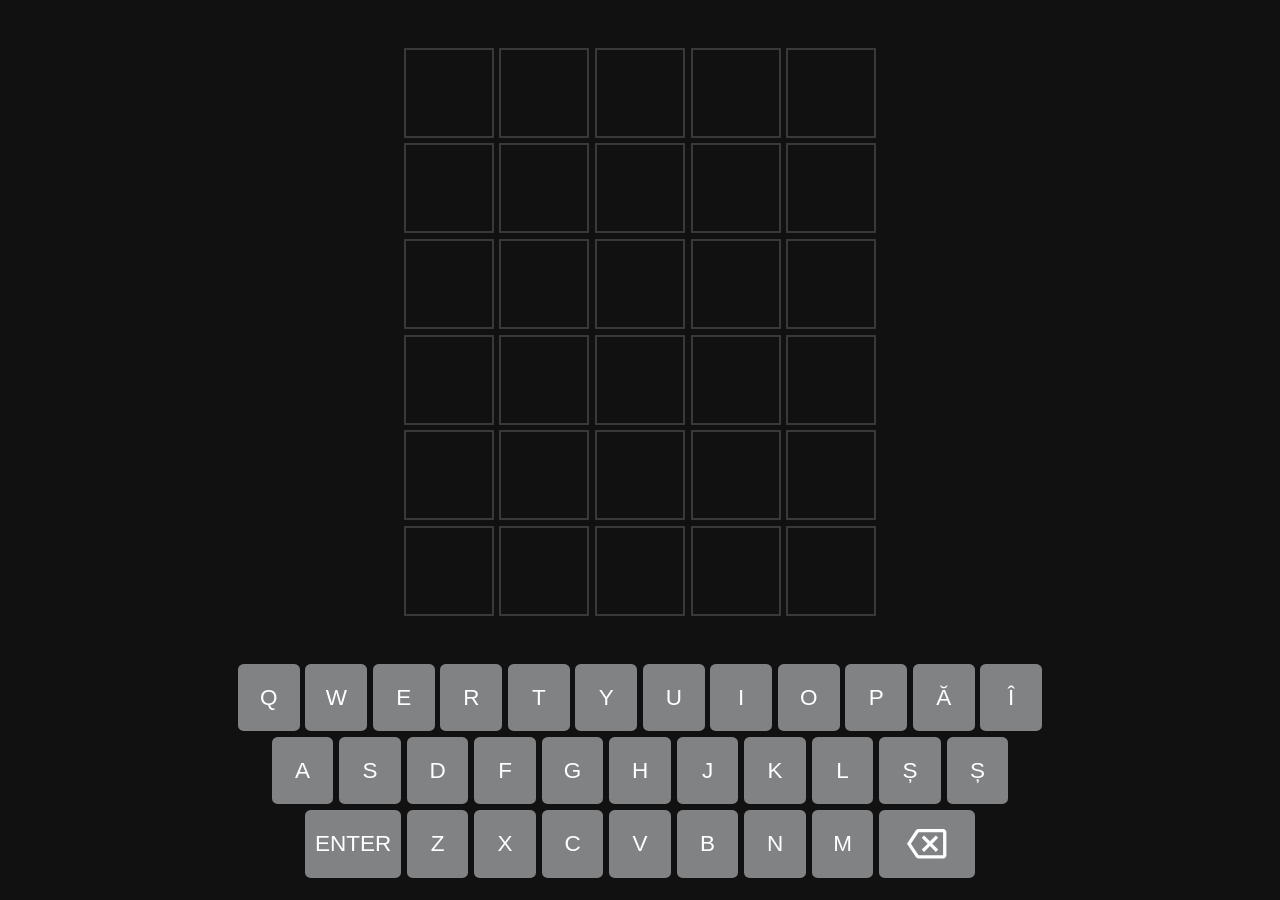
==== index.html @ 5eedef13 "Final EN (fara RO)" ====
<!DOCTYPE html>
<html lang="en">

<head>
  <meta charset="UTF-8">
  <meta http-equiv="X-UA-Compatible" content="IE=edge">
  <meta name="viewport" content="width=device-width, initial-scale=1.0">
  <link rel="stylesheet" href="styles.css">
  <script src="script.js" defer></script>
  <title>Ghicește cuvântul 😀</title>
</head>

<body>
  <div class="alert-container" data-alert-container></div>
  <div data-guess-grid class="guess-grid">
    <div class="tile"></div>
    <div class="tile"></div>
    <div class="tile"></div>
    <div class="tile"></div>
    <div class="tile"></div>
    <div class="tile"></div>
    <div class="tile"></div>
    <div class="tile"></div>
    <div class="tile"></div>
    <div class="tile"></div>
    <div class="tile"></div>
    <div class="tile"></div>
    <div class="tile"></div>
    <div class="tile"></div>
    <div class="tile"></div>
    <div class="tile"></div>
    <div class="tile"></div>
    <div class="tile"></div>
    <div class="tile"></div>
    <div class="tile"></div>
    <div class="tile"></div>
    <div class="tile"></div>
    <div class="tile"></div>
    <div class="tile"></div>
    <div class="tile"></div>
    <div class="tile"></div>
    <div class="tile"></div>
    <div class="tile"></div>
    <div class="tile"></div>
    <div class="tile"></div>
  </div>
  <div data-keyboard class="keyboard">
    <button class="key" data-key="Q">Q</button>
    <button class="key" data-key="W">W</button>
    <button class="key" data-key="E">E</button>
    <button class="key" data-key="R">R</button>
    <button class="key" data-key="T">T</button>
    <button class="key" data-key="Y">Y</button>
    <button class="key" data-key="U">U</button>
    <button class="key" data-key="I">I</button>
    <button class="key" data-key="O">O</button>
    <button class="key" data-key="P">P</button>
    <button class="key" data-key="Ă">Ă</button>
    <button class="key" data-key="Î">Î</button>
    <div class="space"></div>
    <button class="key" data-key="A">A</button>
    <button class="key" data-key="S">S</button>
    <button class="key" data-key="D">D</button>
    <button class="key" data-key="F">F</button>
    <button class="key" data-key="G">G</button>
    <button class="key" data-key="H">H</button>
    <button class="key" data-key="J">J</button>
    <button class="key" data-key="K">K</button>
    <button class="key" data-key="L">L</button>
    <button class="key" data-key="Ș">Ș</button>
    <button class="key" data-key="Ț">Ș</button>
    <div class="space3"></div>
    <button data-enter class="key large">ENTER</button>
    <button class="key" data-key="Z">Z</button>
    <button class="key" data-key="X">X</button>
    <button class="key" data-key="C">C</button>
    <button class="key" data-key="V">V</button>
    <button class="key" data-key="B">B</button>
    <button class="key" data-key="N">N</button>
    <button class="key" data-key="M">M</button>
    <button data-delete class="key large">
      <!-- DELETE key -->
      <svg xmlns="http://www.w3.org/2000/svg" height="12" viewBox="0 0 24 24" width="24">
        <path data-delete fill="var(--color-tone-1)"
          d="M22 3H7c-.69 0-1.23.35-1.59.88L0 12l5.41 8.11c.36.53.9.89 1.59.89h15c1.1 0 2-.9 2-2V5c0-1.1-.9-2-2-2zm0 16H7.07L2.4 12l4.66-7H22v14zm-11.59-2L14 13.41 17.59 17 19 15.59 15.41 12 19 8.41 17.59 7 14 10.59 10.41 7 9 8.41 12.59 12 9 15.59z">
        </path>
      </svg>
    </button>
  </div>
</body>

</html>
---- styles.css ----
*, *::after, *::before {
  box-sizing: border-box;
  font-family: Arial, Helvetica, sans-serif;
}

body {
  background-color: hsl(240, 3%, 7%);
  display: flex;
  flex-direction: column;
  min-height: 100vh;
  margin: 0;
  padding: 1em;
  font-size: clamp(.5rem, 2.5vmin, 1.5rem);
}

.keyboard {
  display: grid;
  grid-template-columns: repeat(24, minmax(auto, 1.25em));
  grid-auto-rows: 3em;
  gap: .25em;
  justify-content: center;
}

.key {
  font-size: inherit;
  grid-column: span 2;
  border: none;
  padding: 0;
  display: flex;
  justify-content: center;
  align-items: center;
  background-color: hsl(
    var(--hue, 200),
    var(--saturation, 1%),
    calc(var(--lightness--offset, 0%) + var(--lightness, 51%))
  );
  color: white;
  fill: white; /* fost delete button */
  border-radius: .25em;
  cursor: pointer;
  user-select: none;
}

.space3 { grid-column: span 2; }
.key.large { grid-column: span 3; }

.key > svg {
  width: 1.75em;
  height: 1.75em;
}

.key:hover, .key:focus {
  --lightness--offset: 15%;
}

.key.wrong {
  --lightness: 23%
}

.key.wrong-location {
  --hue: 49;
  --saturation: 51%;
  --lightness: 47%
}

.key.correct {
  --hue: 115;
  --saturation: 29%;
  --lightness: 43%
}

.guess-grid {
  display: grid;
  justify-content: center;
  align-content: center;
  flex-grow: 1;
  grid-template-columns: repeat(5, 4em);
  grid-template-rows: repeat(6, 4em);
  gap: .25em;
  margin-bottom: 1em;
}

.tile {
  font-size: 2em;
  color: white;
  border: .05em solid hsl(240, 2%, 23%);
  text-transform: uppercase;
  font-weight: bold;
  display: flex;
  justify-content: center;
  align-items: center;
  user-select: none;
  transition: transform 250ms linear;
}

.tile[data-state="active"] {
  border-color: hsl(200, 1%, 34%);
}

.tile[data-state="wrong"] {
  border: none;
  background-color: hsl(240, 2%, 23%);
}

.tile[data-state="wrong-location"] {
  border: none;
  background-color: hsl(49, 51%, 47%);
}

.tile[data-state="correct"] {
  border: none;
  background-color: hsl(115, 29%, 43%);
}

.tile.flip {
  transform: rotateX(90deg);
}

.tile.shake {
  animation: shake 250ms ease-in-out;
}
@keyframes shake {
  10% { transform: translateX(-5%); }
  30% { transform: translateX(5%); }
  50% { transform: translateX(-7.5%); }
  70% { transform: translateX(7.5%); }
  90% { transform: translateX(-5%); }
  100% { transform: translateX(0%); }
}

.tile.dance {
  animation: dance 500ms ease-in-out;
}
@keyframes dance {
  20% { transform: translateY(-50%); }
  40% { transform: translateY(5%); }
  60% { transform: translateY(-25%); }
  80% { transform: translateY(-3%); }
  90% { transform: translateY(-5%); }
  100% { transform: translateY(0%); }
}

.alert-container {
  position: fixed;
  top: 10vh;
  left: 50vw;
  transform: translateX(-50%);
  z-index: 1;
  display: flex;
  flex-direction: column;
  align-items: center;
}

.alert {
  pointer-events: none;
  background-color: hsl(204, 7%, 85%);
  padding: .75em;
  border-radius: .25em;
  opacity: 1;
  transition: opacity 500ms ease-in-out;
  margin-bottom: .5em;
}

.alert:last-child {
  margin-bottom: 0;
}

.alert.hide {
  opacity: 0;
}
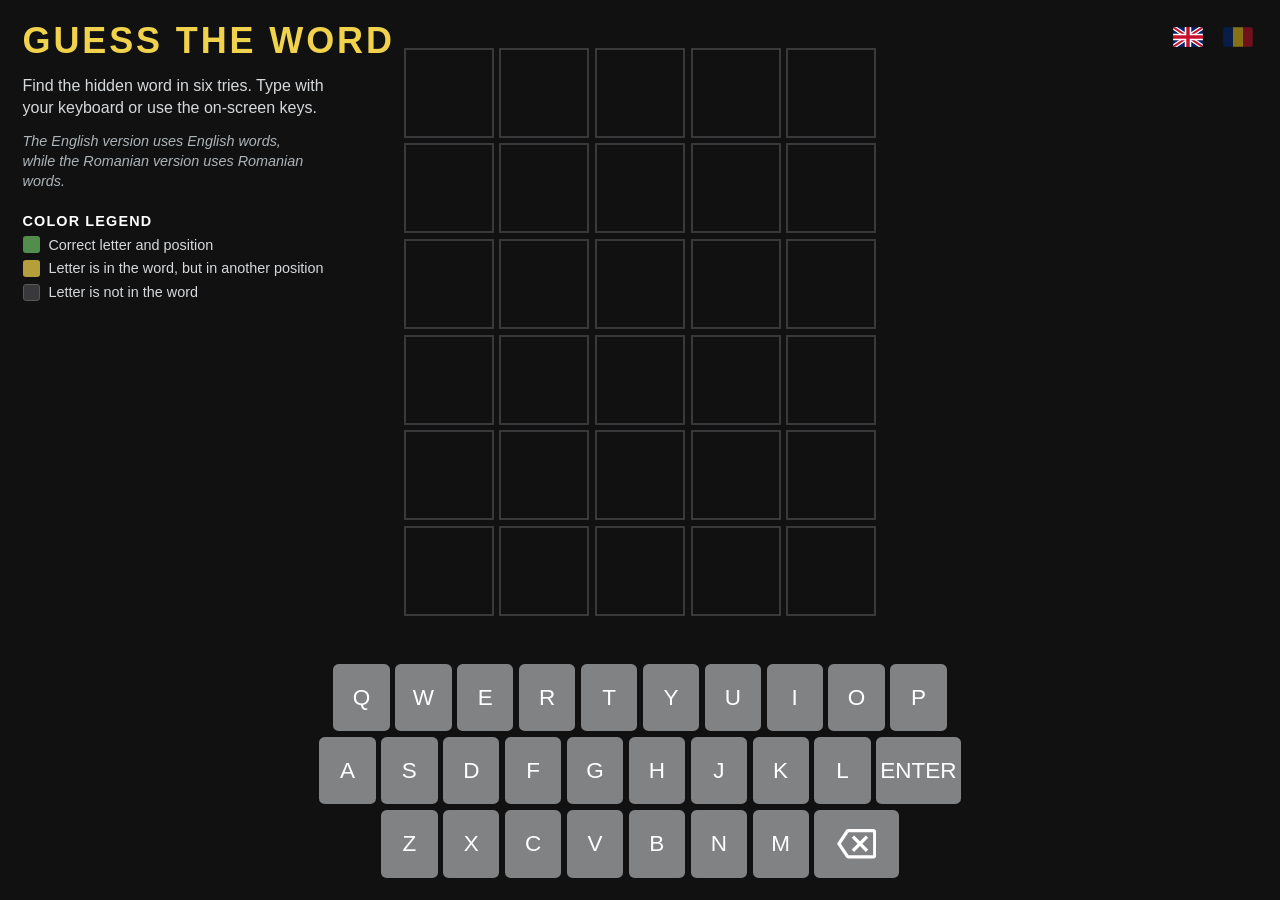
==== commit 11f32ea2: "Merge branch 'master' of https://github.com/claudiutamas/HiddenWords" ====
--- a/index.html
+++ b/index.html
@@ -1,92 +1,120 @@
-<!DOCTYPE html>
+<!doctype html>
 <html lang="en">
+  <head>
+    <meta charset="UTF-8" />
+    <link rel="icon" href="favicon.ico" />
+    <meta http-equiv="X-UA-Compatible" content="IE=edge" />
+    <meta name="viewport" content="width=device-width, initial-scale=1.0" />
+    <link rel="stylesheet" href="styles.css" />
+    <script src="words-en.js" defer></script>
+    <script src="script.js" defer></script>
+    <title>Ghicește cuvântul 😀</title>
+  </head>
 
-<head>
-  <meta charset="UTF-8">
-  <meta http-equiv="X-UA-Compatible" content="IE=edge">
-  <meta name="viewport" content="width=device-width, initial-scale=1.0">
-  <link rel="stylesheet" href="styles.css">
-  <script src="script.js" defer></script>
-  <title>Ghicește cuvântul 😀</title>
-</head>
-
-<body>
-  <div class="alert-container" data-alert-container></div>
-  <div data-guess-grid class="guess-grid">
-    <div class="tile"></div>
-    <div class="tile"></div>
-    <div class="tile"></div>
-    <div class="tile"></div>
-    <div class="tile"></div>
-    <div class="tile"></div>
-    <div class="tile"></div>
-    <div class="tile"></div>
-    <div class="tile"></div>
-    <div class="tile"></div>
-    <div class="tile"></div>
-    <div class="tile"></div>
-    <div class="tile"></div>
-    <div class="tile"></div>
-    <div class="tile"></div>
-    <div class="tile"></div>
-    <div class="tile"></div>
-    <div class="tile"></div>
-    <div class="tile"></div>
-    <div class="tile"></div>
-    <div class="tile"></div>
-    <div class="tile"></div>
-    <div class="tile"></div>
-    <div class="tile"></div>
-    <div class="tile"></div>
-    <div class="tile"></div>
-    <div class="tile"></div>
-    <div class="tile"></div>
-    <div class="tile"></div>
-    <div class="tile"></div>
-  </div>
-  <div data-keyboard class="keyboard">
-    <button class="key" data-key="Q">Q</button>
-    <button class="key" data-key="W">W</button>
-    <button class="key" data-key="E">E</button>
-    <button class="key" data-key="R">R</button>
-    <button class="key" data-key="T">T</button>
-    <button class="key" data-key="Y">Y</button>
-    <button class="key" data-key="U">U</button>
-    <button class="key" data-key="I">I</button>
-    <button class="key" data-key="O">O</button>
-    <button class="key" data-key="P">P</button>
-    <button class="key" data-key="Ă">Ă</button>
-    <button class="key" data-key="Î">Î</button>
-    <div class="space"></div>
-    <button class="key" data-key="A">A</button>
-    <button class="key" data-key="S">S</button>
-    <button class="key" data-key="D">D</button>
-    <button class="key" data-key="F">F</button>
-    <button class="key" data-key="G">G</button>
-    <button class="key" data-key="H">H</button>
-    <button class="key" data-key="J">J</button>
-    <button class="key" data-key="K">K</button>
-    <button class="key" data-key="L">L</button>
-    <button class="key" data-key="Ș">Ș</button>
-    <button class="key" data-key="Ț">Ș</button>
-    <div class="space3"></div>
-    <button data-enter class="key large">ENTER</button>
-    <button class="key" data-key="Z">Z</button>
-    <button class="key" data-key="X">X</button>
-    <button class="key" data-key="C">C</button>
-    <button class="key" data-key="V">V</button>
-    <button class="key" data-key="B">B</button>
-    <button class="key" data-key="N">N</button>
-    <button class="key" data-key="M">M</button>
-    <button data-delete class="key large">
-      <!-- DELETE key -->
-      <svg xmlns="http://www.w3.org/2000/svg" height="12" viewBox="0 0 24 24" width="24">
-        <path data-delete fill="var(--color-tone-1)"
-          d="M22 3H7c-.69 0-1.23.35-1.59.88L0 12l5.41 8.11c.36.53.9.89 1.59.89h15c1.1 0 2-.9 2-2V5c0-1.1-.9-2-2-2zm0 16H7.07L2.4 12l4.66-7H22v14zm-11.59-2L14 13.41 17.59 17 19 15.59 15.41 12 19 8.41 17.59 7 14 10.59 10.41 7 9 8.41 12.59 12 9 15.59z">
-        </path>
-      </svg>
-    </button>
-  </div>
-</body>
-
-</html>+  <body>
+    <header class="game-header">
+      <h1 class="page-title">Guess the word</h1>
+      <p class="game-description">
+        Find the hidden word in six tries. Type with your keyboard or use the on-screen keys.
+      </p>
+      <p class="game-language-note">The English version uses English words, while the Romanian version uses Romanian words.</p>
+      <section class="color-legend" aria-labelledby="legend-title">
+        <h2 id="legend-title">Color legend</h2>
+        <ul>
+          <li><span class="legend-color correct" aria-hidden="true"></span>Correct letter and position</li>
+          <li>
+            <span class="legend-color wrong-location" aria-hidden="true"></span>Letter is in the word, but in another
+            position
+          </li>
+          <li><span class="legend-color wrong" aria-hidden="true"></span>Letter is not in the word</li>
+        </ul>
+      </section>
+    </header>
+    <nav class="language-switcher" aria-label="Select language">
+      <span class="language-link active" aria-current="page" aria-label="English version">
+        <img src="gb.svg" alt="English flag" width="30" height="20" />
+      </span>
+      <a class="language-link inactive" href="index-ro.html" aria-label="Versiunea în limba română">
+        <img src="ro.svg" alt="Steag România" width="30" height="20" />
+      </a>
+    </nav>
+    <div class="alert-container" data-alert-container></div>
+    <div data-guess-grid class="guess-grid">
+      <div class="tile"></div>
+      <div class="tile"></div>
+      <div class="tile"></div>
+      <div class="tile"></div>
+      <div class="tile"></div>
+      <div class="tile"></div>
+      <div class="tile"></div>
+      <div class="tile"></div>
+      <div class="tile"></div>
+      <div class="tile"></div>
+      <div class="tile"></div>
+      <div class="tile"></div>
+      <div class="tile"></div>
+      <div class="tile"></div>
+      <div class="tile"></div>
+      <div class="tile"></div>
+      <div class="tile"></div>
+      <div class="tile"></div>
+      <div class="tile"></div>
+      <div class="tile"></div>
+      <div class="tile"></div>
+      <div class="tile"></div>
+      <div class="tile"></div>
+      <div class="tile"></div>
+      <div class="tile"></div>
+      <div class="tile"></div>
+      <div class="tile"></div>
+      <div class="tile"></div>
+      <div class="tile"></div>
+      <div class="tile"></div>
+    </div>
+    <div data-keyboard class="keyboard">
+      <div class="keyboard-row">
+        <button class="key" data-key="Q">Q</button>
+        <button class="key" data-key="W">W</button>
+        <button class="key" data-key="E">E</button>
+        <button class="key" data-key="R">R</button>
+        <button class="key" data-key="T">T</button>
+        <button class="key" data-key="Y">Y</button>
+        <button class="key" data-key="U">U</button>
+        <button class="key" data-key="I">I</button>
+        <button class="key" data-key="O">O</button>
+        <button class="key" data-key="P">P</button>
+      </div>
+      <div class="keyboard-row">
+        <button class="key" data-key="A">A</button>
+        <button class="key" data-key="S">S</button>
+        <button class="key" data-key="D">D</button>
+        <button class="key" data-key="F">F</button>
+        <button class="key" data-key="G">G</button>
+        <button class="key" data-key="H">H</button>
+        <button class="key" data-key="J">J</button>
+        <button class="key" data-key="K">K</button>
+        <button class="key" data-key="L">L</button>
+        <button data-enter class="key large">ENTER</button>
+      </div>
+      <div class="keyboard-row">
+        <button class="key" data-key="Z">Z</button>
+        <button class="key" data-key="X">X</button>
+        <button class="key" data-key="C">C</button>
+        <button class="key" data-key="V">V</button>
+        <button class="key" data-key="B">B</button>
+        <button class="key" data-key="N">N</button>
+        <button class="key" data-key="M">M</button>
+        <button data-delete class="key large">
+          <!-- DELETE key -->
+          <svg xmlns="http://www.w3.org/2000/svg" height="12" viewBox="0 0 24 24" width="24">
+            <path
+              data-delete
+              fill="var(--color-tone-1)"
+              d="M22 3H7c-.69 0-1.23.35-1.59.88L0 12l5.41 8.11c.36.53.9.89 1.59.89h15c1.1 0 2-.9 2-2V5c0-1.1-.9-2-2-2zm0 16H7.07L2.4 12l4.66-7H22v14zm-11.59-2L14 13.41 17.59 17 19 15.59 15.41 12 19 8.41 17.59 7 14 10.59 10.41 7 9 8.41 12.59 12 9 15.59z"
+            ></path>
+          </svg>
+        </button>
+      </div>
+    </div>
+  </body>
+</html>
--- a/styles.css
+++ b/styles.css
@@ -1,4 +1,6 @@
-*, *::after, *::before {
+*,
+*::after,
+*::before {
   box-sizing: border-box;
   font-family: Arial, Helvetica, sans-serif;
 }
@@ -10,20 +12,145 @@
   min-height: 100vh;
   margin: 0;
   padding: 1em;
-  font-size: clamp(.5rem, 2.5vmin, 1.5rem);
+  font-size: clamp(0.5rem, 2.5vmin, 1.5rem);
+}
+
+.language-switcher {
+  position: fixed;
+  top: 1em;
+  right: 1em;
+  z-index: 1;
+  display: flex;
+  gap: 0.5em;
+}
+
+.game-header {
+  position: fixed;
+  top: 1em;
+  left: 1em;
+  z-index: 1;
+}
+
+.page-title {
+  margin: 0;
+  color: hsl(49, 85%, 62%);
+  font-size: clamp(1.25rem, 4vmin, 2.5rem);
+  font-weight: 800;
+  letter-spacing: 0.08em;
+  line-height: 1;
+  text-transform: uppercase;
+  text-shadow: 0.08em 0.08em 0 hsl(115, 29%, 28%), 0 0 0.4em hsl(49, 85%, 62% / 35%);
+}
+
+.game-description {
+  max-width: 20em;
+  margin: 1em 0 0;
+  color: hsl(204, 7%, 85%);
+  font-size: clamp(0.7rem, 2vmin, 1rem);
+  line-height: 1.4;
+}
+
+.game-language-note {
+  max-width: 20em;
+  margin: 0.8em 0 0;
+  color: hsl(204, 7%, 70%);
+  font-size: clamp(0.65rem, 1.8vmin, 0.9rem);
+  font-style: italic;
+  line-height: 1.4;
+}
+
+.color-legend {
+  margin-top: 1.5em;
+  color: hsl(204, 7%, 85%);
+  font-size: clamp(0.65rem, 1.8vmin, 0.9rem);
+}
+
+.color-legend h2 {
+  margin: 0 0 0.5em;
+  color: white;
+  font-size: 1em;
+  text-transform: uppercase;
+  letter-spacing: 0.08em;
+}
+
+.color-legend ul {
+  display: grid;
+  gap: 0.45em;
+  margin: 0;
+  padding: 0;
+  list-style: none;
+}
+
+.color-legend li {
+  display: flex;
+  align-items: center;
+  gap: 0.6em;
+}
+
+.legend-color {
+  width: 1.2em;
+  height: 1.2em;
+  border-radius: 0.2em;
+  flex: 0 0 auto;
+}
+
+.legend-color.correct {
+  background-color: hsl(115, 29%, 43%);
+}
+
+.legend-color.wrong-location {
+  background-color: hsl(49, 51%, 47%);
+}
+
+.legend-color.wrong {
+  background-color: hsl(240, 2%, 23%);
+  border: 0.05em solid hsl(200, 1%, 34%);
+}
+
+.language-link {
+  display: flex;
+  padding: 0.2em;
+  border-radius: 0.25em;
+}
+
+.language-link:hover,
+.language-link:focus-visible {
+  background-color: hsl(0 0% 100% / 15%);
+}
+
+.language-link[aria-current="page"] {
+  cursor: default;
+}
+
+.language-link img {
+  display: block;
+}
+
+.language-link.inactive img {
+  opacity: 50%;
+}
+.language-link.inactive:hover img {
+  opacity: 100%;
+  cursor: pointer;
 }
 
 .keyboard {
-  display: grid;
-  grid-template-columns: repeat(24, minmax(auto, 1.25em));
-  grid-auto-rows: 3em;
-  gap: .25em;
+  display: flex;
+  flex-direction: column;
+  align-items: center;
+  gap: 0.25em;
+}
+
+.keyboard-row {
+  display: flex;
   justify-content: center;
+  gap: 0.25em;
+  height: 3em;
 }
 
 .key {
   font-size: inherit;
-  grid-column: span 2;
+  width: 2.5em;
   border: none;
   padding: 0;
   display: flex;
@@ -36,37 +163,39 @@
   );
   color: white;
   fill: white; /* fost delete button */
-  border-radius: .25em;
+  border-radius: 0.25em;
   cursor: pointer;
   user-select: none;
 }
 
-.space3 { grid-column: span 2; }
-.key.large { grid-column: span 3; }
+.key.large {
+  width: 3.75em;
+}
 
 .key > svg {
   width: 1.75em;
   height: 1.75em;
 }
 
-.key:hover, .key:focus {
+.key:hover,
+.key:focus {
   --lightness--offset: 15%;
 }
 
 .key.wrong {
-  --lightness: 23%
+  --lightness: 23%;
 }
 
 .key.wrong-location {
   --hue: 49;
   --saturation: 51%;
-  --lightness: 47%
+  --lightness: 47%;
 }
 
 .key.correct {
   --hue: 115;
   --saturation: 29%;
-  --lightness: 43%
+  --lightness: 43%;
 }
 
 .guess-grid {
@@ -76,14 +205,14 @@
   flex-grow: 1;
   grid-template-columns: repeat(5, 4em);
   grid-template-rows: repeat(6, 4em);
-  gap: .25em;
+  gap: 0.25em;
   margin-bottom: 1em;
 }
 
 .tile {
   font-size: 2em;
   color: white;
-  border: .05em solid hsl(240, 2%, 23%);
+  border: 0.05em solid hsl(240, 2%, 23%);
   text-transform: uppercase;
   font-weight: bold;
   display: flex;
@@ -120,24 +249,48 @@
   animation: shake 250ms ease-in-out;
 }
 @keyframes shake {
-  10% { transform: translateX(-5%); }
-  30% { transform: translateX(5%); }
-  50% { transform: translateX(-7.5%); }
-  70% { transform: translateX(7.5%); }
-  90% { transform: translateX(-5%); }
-  100% { transform: translateX(0%); }
+  10% {
+    transform: translateX(-5%);
+  }
+  30% {
+    transform: translateX(5%);
+  }
+  50% {
+    transform: translateX(-7.5%);
+  }
+  70% {
+    transform: translateX(7.5%);
+  }
+  90% {
+    transform: translateX(-5%);
+  }
+  100% {
+    transform: translateX(0%);
+  }
 }
 
 .tile.dance {
   animation: dance 500ms ease-in-out;
 }
 @keyframes dance {
-  20% { transform: translateY(-50%); }
-  40% { transform: translateY(5%); }
-  60% { transform: translateY(-25%); }
-  80% { transform: translateY(-3%); }
-  90% { transform: translateY(-5%); }
-  100% { transform: translateY(0%); }
+  20% {
+    transform: translateY(-50%);
+  }
+  40% {
+    transform: translateY(5%);
+  }
+  60% {
+    transform: translateY(-25%);
+  }
+  80% {
+    transform: translateY(-3%);
+  }
+  90% {
+    transform: translateY(-5%);
+  }
+  100% {
+    transform: translateY(0%);
+  }
 }
 
 .alert-container {
@@ -154,11 +307,11 @@
 .alert {
   pointer-events: none;
   background-color: hsl(204, 7%, 85%);
-  padding: .75em;
-  border-radius: .25em;
+  padding: 0.75em;
+  border-radius: 0.25em;
   opacity: 1;
   transition: opacity 500ms ease-in-out;
-  margin-bottom: .5em;
+  margin-bottom: 0.5em;
 }
 
 .alert:last-child {
@@ -167,4 +320,4 @@
 
 .alert.hide {
   opacity: 0;
-}+}
